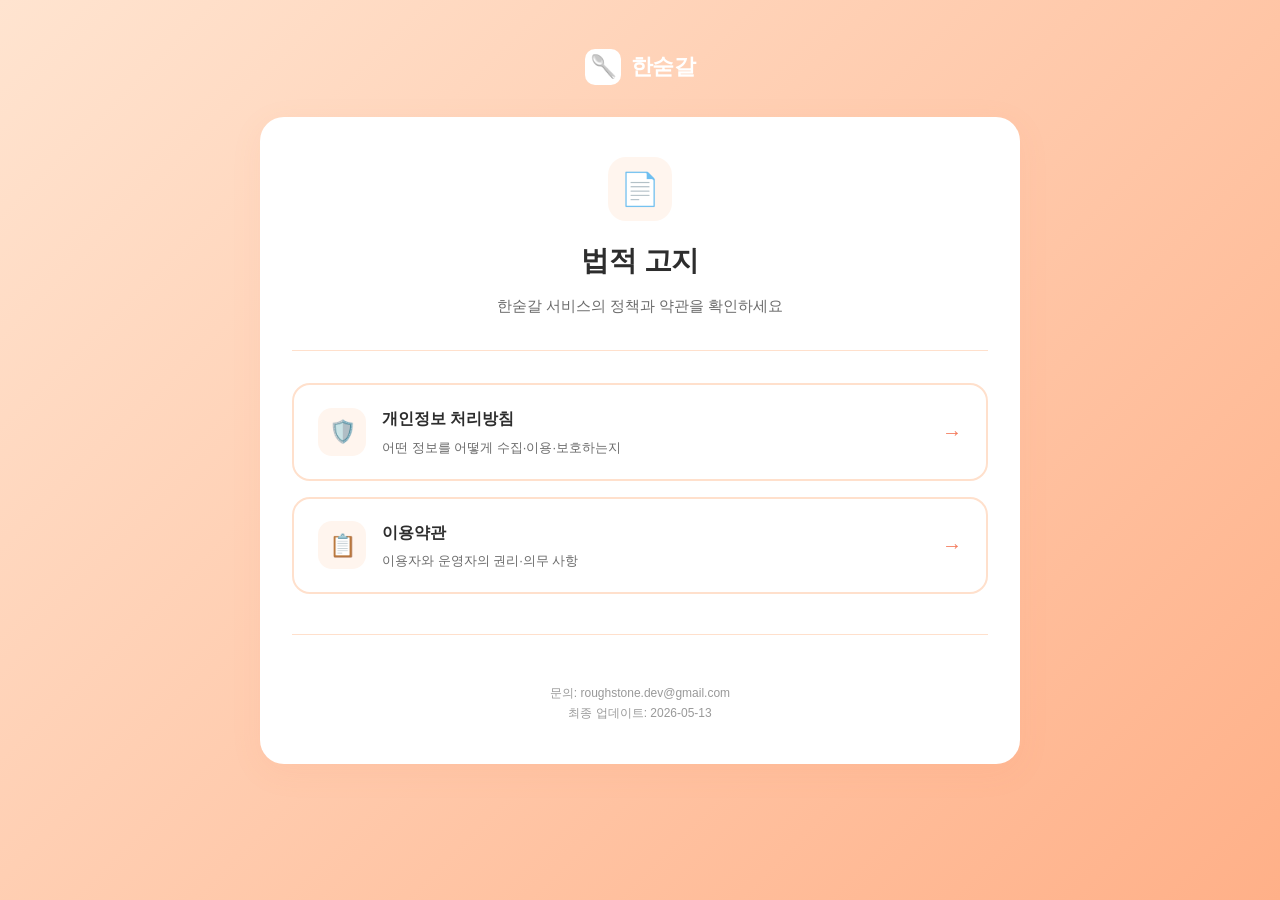
==== index.html @ ad375688 "Initial commit: Add privacy policy and terms 한숟갈 개인정보처리방침 및 이용약관 추가" ====
<!DOCTYPE html>
<html lang="ko">
<head>
  <meta charset="UTF-8">
  <meta name="viewport" content="width=device-width, initial-scale=1.0">
  <meta name="description" content="한숟갈 - 한 숟갈 한 숟갈 정성스럽게 키워요. 아기 이유식·식단·성장 기록 앱.">
  <meta name="theme-color" content="#F47A5C">
  <title>한숟갈 · 법적 고지</title>
  <link rel="stylesheet" href="style.css">
</head>
<body>
  <div class="container">
    <header class="site-header">
      <a href="index.html" class="site-logo">
        <span class="site-logo-icon">🥄</span>
        <span>한숟갈</span>
      </a>
    </header>

    <div class="card">
      <div class="hero">
        <div class="hero-icon">📄</div>
        <h1>법적 고지</h1>
        <p>한숟갈 서비스의 정책과 약관을 확인하세요</p>
      </div>

      <div class="index-grid">
        <a href="privacy.html" class="index-link">
          <div class="index-link-icon">🛡️</div>
          <div class="index-link-text">
            <h3>개인정보 처리방침</h3>
            <p>어떤 정보를 어떻게 수집·이용·보호하는지</p>
          </div>
          <div class="index-link-arrow">→</div>
        </a>

        <a href="terms.html" class="index-link">
          <div class="index-link-icon">📋</div>
          <div class="index-link-text">
            <h3>이용약관</h3>
            <p>이용자와 운영자의 권리·의무 사항</p>
          </div>
          <div class="index-link-arrow">→</div>
        </a>
      </div>

      <div class="footer-nav">
        <p class="footer-meta">
          문의: roughstone.dev@gmail.com<br>
          최종 업데이트: 2026-05-13
        </p>
      </div>
    </div>
  </div>
</body>
</html>
---- style.css ----
/* 한숟갈 - 개인정보처리방침 & 이용약관 */
:root {
  --primary: #F47A5C;
  --primary-light: #FFB088;
  --primary-bg: #FFF5EE;
  --text: #2D2D2D;
  --text-sub: #6B6B6B;
  --text-light: #999;
  --border: #FFE0CC;
  --card: #FFFFFF;
  --shadow: rgba(244, 122, 92, 0.08);
}

* {
  margin: 0;
  padding: 0;
  box-sizing: border-box;
}

html {
  scroll-behavior: smooth;
  -webkit-text-size-adjust: 100%;
}

body {
  font-family: -apple-system, BlinkMacSystemFont, 'Segoe UI', 'Apple SD Gothic Neo',
               'Malgun Gothic', Roboto, 'Helvetica Neue', sans-serif;
  background: linear-gradient(135deg, #FFE4D0 0%, #FFB088 100%);
  background-attachment: fixed;
  color: var(--text);
  line-height: 1.7;
  min-height: 100vh;
  padding: 24px 16px;
}

.container {
  max-width: 760px;
  margin: 0 auto;
}

/* ─── 헤더 ─── */
.site-header {
  text-align: center;
  padding: 24px 0 32px;
}

.site-logo {
  display: inline-flex;
  align-items: center;
  gap: 10px;
  text-decoration: none;
  color: white;
  font-size: 22px;
  font-weight: 800;
  letter-spacing: -0.5px;
}

.site-logo-icon {
  width: 36px;
  height: 36px;
  background: white;
  border-radius: 10px;
  display: inline-flex;
  align-items: center;
  justify-content: center;
  font-size: 22px;
}

/* ─── 카드 ─── */
.card {
  background: var(--card);
  border-radius: 24px;
  padding: 40px 32px;
  box-shadow: 0 8px 32px var(--shadow);
}

/* ─── 히어로 ─── */
.hero {
  text-align: center;
  padding-bottom: 32px;
  border-bottom: 1px solid var(--border);
  margin-bottom: 32px;
}

.hero-icon {
  width: 64px;
  height: 64px;
  margin: 0 auto 16px;
  background: var(--primary-bg);
  border-radius: 18px;
  display: flex;
  align-items: center;
  justify-content: center;
  font-size: 32px;
}

.hero h1 {
  font-size: 28px;
  font-weight: 800;
  color: var(--text);
  margin-bottom: 8px;
  letter-spacing: -0.5px;
}

.hero p {
  font-size: 15px;
  color: var(--text-sub);
}

.updated {
  display: inline-block;
  margin-top: 16px;
  padding: 6px 14px;
  background: var(--primary-bg);
  color: var(--primary);
  font-size: 13px;
  font-weight: 600;
  border-radius: 100px;
}

/* ─── 본문 ─── */
.content h2 {
  font-size: 18px;
  font-weight: 700;
  color: var(--text);
  margin: 32px 0 12px;
  padding-left: 12px;
  border-left: 4px solid var(--primary);
}

.content h2:first-child {
  margin-top: 0;
}

.content p {
  font-size: 15px;
  color: var(--text-sub);
  margin-bottom: 12px;
  white-space: pre-line;
}

.content strong {
  color: var(--text);
  font-weight: 600;
}

.content ul {
  list-style: none;
  padding-left: 0;
  margin-bottom: 12px;
}

.content li {
  font-size: 15px;
  color: var(--text-sub);
  padding: 4px 0 4px 20px;
  position: relative;
}

.content li::before {
  content: '•';
  color: var(--primary);
  position: absolute;
  left: 6px;
  font-weight: 700;
}

.content .sub-label {
  color: var(--primary);
  font-weight: 700;
  font-size: 14px;
  margin-top: 14px;
  margin-bottom: 6px;
}

/* ─── 푸터 네비게이션 ─── */
.footer-nav {
  margin-top: 40px;
  padding-top: 24px;
  border-top: 1px solid var(--border);
  text-align: center;
}

.footer-nav a {
  display: inline-block;
  margin: 0 12px;
  color: var(--primary);
  text-decoration: none;
  font-size: 14px;
  font-weight: 600;
}

.footer-nav a:hover {
  text-decoration: underline;
}

.footer-meta {
  margin-top: 24px;
  font-size: 12px;
  color: var(--text-light);
}

/* ─── 인덱스 페이지 전용 ─── */
.index-grid {
  display: grid;
  gap: 16px;
  margin-top: 24px;
}

.index-link {
  display: flex;
  align-items: center;
  gap: 16px;
  padding: 20px 24px;
  background: var(--card);
  border: 2px solid var(--border);
  border-radius: 18px;
  text-decoration: none;
  color: var(--text);
  transition: all 0.2s;
}

.index-link:hover {
  border-color: var(--primary);
  transform: translateY(-2px);
  box-shadow: 0 8px 24px var(--shadow);
}

.index-link-icon {
  width: 48px;
  height: 48px;
  background: var(--primary-bg);
  border-radius: 14px;
  display: flex;
  align-items: center;
  justify-content: center;
  font-size: 22px;
  flex-shrink: 0;
}

.index-link-text h3 {
  font-size: 16px;
  font-weight: 700;
  margin-bottom: 4px;
}

.index-link-text p {
  font-size: 13px;
  color: var(--text-sub);
}

.index-link-arrow {
  margin-left: auto;
  color: var(--primary);
  font-size: 20px;
}

/* ─── 반응형 ─── */
@media (max-width: 600px) {
  body {
    padding: 16px 12px;
  }
  .card {
    padding: 28px 20px;
    border-radius: 20px;
  }
  .hero h1 {
    font-size: 24px;
  }
  .content h2 {
    font-size: 16px;
  }
}
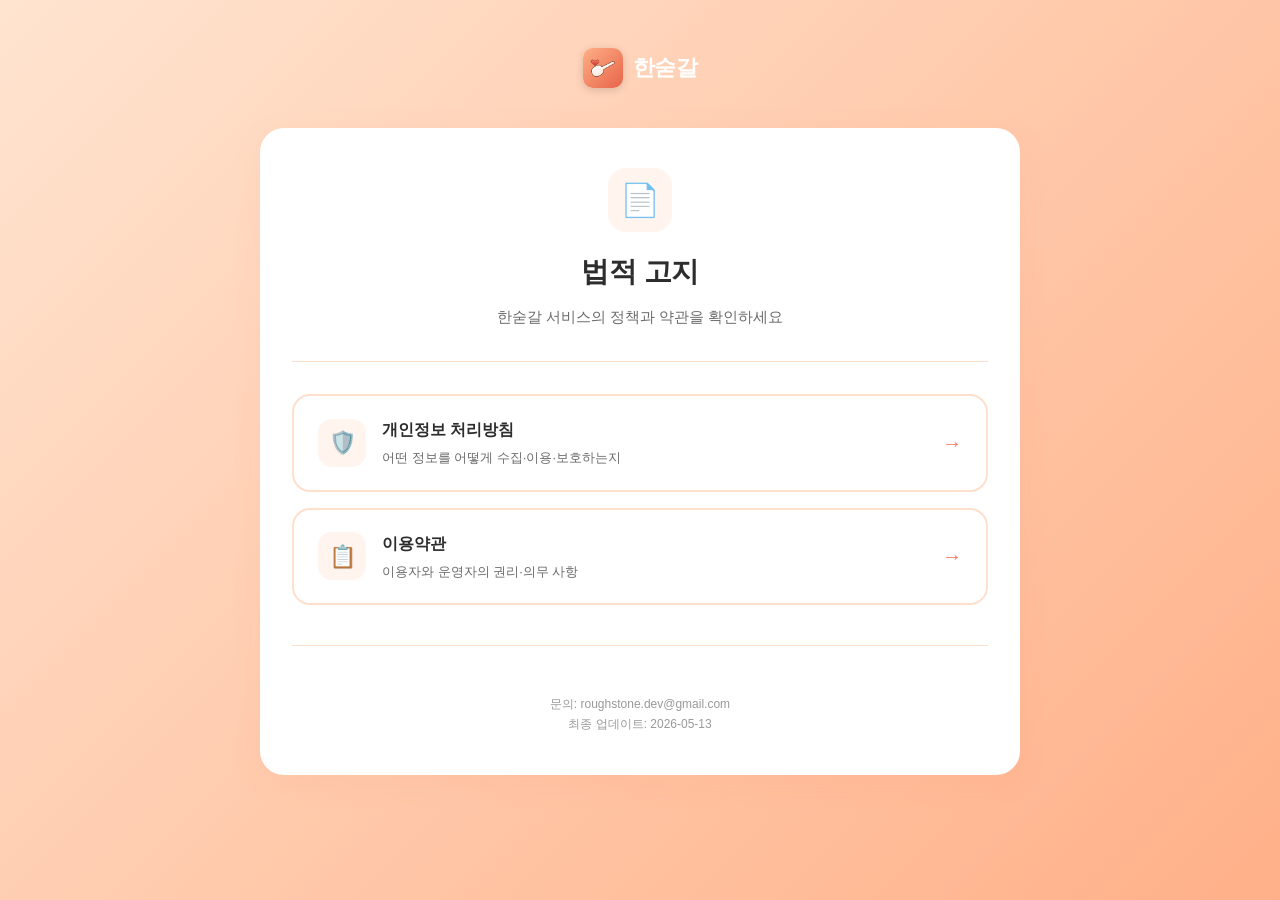
==== commit 552c820d: "Add files via upload" ====
--- a/index.html
+++ b/index.html
@@ -12,7 +12,7 @@
   <div class="container">
     <header class="site-header">
       <a href="index.html" class="site-logo">
-        <span class="site-logo-icon">🥄</span>
+        <img src="icon.png" alt="한숟갈" class="site-logo-icon">
         <span>한숟갈</span>
       </a>
     </header>
--- a/style.css
+++ b/style.css
@@ -56,14 +56,11 @@
 }
 
 .site-logo-icon {
-  width: 36px;
-  height: 36px;
-  background: white;
+  width: 40px;
+  height: 40px;
   border-radius: 10px;
-  display: inline-flex;
-  align-items: center;
-  justify-content: center;
-  font-size: 22px;
+  object-fit: cover;
+  box-shadow: 0 2px 8px rgba(0, 0, 0, 0.15);
 }
 
 /* ─── 카드 ─── */
